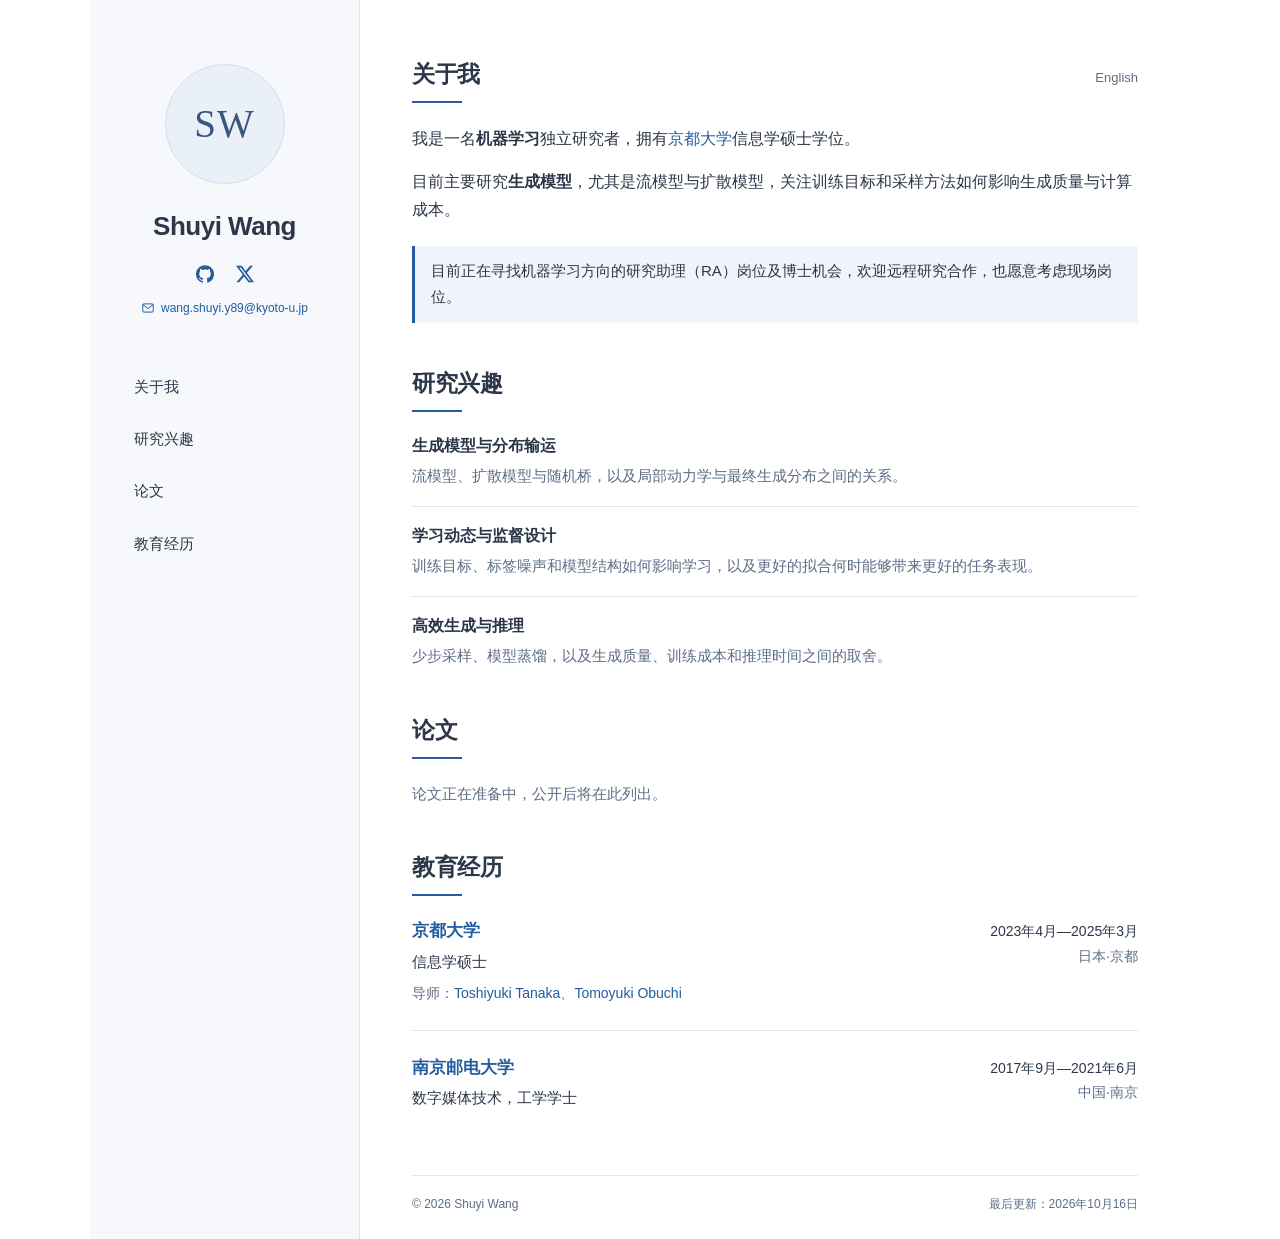
==== zh/index.html @ d986edfd "Group contact links and move language switch" ====
<!doctype html>
<html lang="zh-Hans">
<head>
  <meta charset="utf-8">
  <meta name="viewport" content="width=device-width, initial-scale=1">
  <meta name="description" content="Shuyi Wang，机器学习独立研究者。研究生成模型、学习动态与高效推理，目前关注有限步生成、分布输运和随机桥。京都大学信息学硕士。">
  <meta name="theme-color" content="#f6f8fb">
  <title>Shuyi Wang — 学术主页</title>
  <link rel="canonical" href="https://yomikoooo.github.io/zh/">
  <link rel="alternate" hreflang="en" href="https://yomikoooo.github.io/">
  <link rel="alternate" hreflang="zh-Hans" href="https://yomikoooo.github.io/zh/">
  <link rel="alternate" hreflang="x-default" href="https://yomikoooo.github.io/">
  <link rel="icon" href="../favicon.svg" type="image/svg+xml">
  <link rel="stylesheet" href="../style.css">
</head>
<body>
  <a class="skip-link" href="#main">跳至正文</a>
  <div class="layout">
    <aside class="sidebar" aria-label="个人信息与导航">
      <div class="profile">
        <div class="monogram" aria-hidden="true">SW</div>
        <h1>Shuyi Wang</h1>
        <div class="profile-links">
          <a class="social-icon" href="https://github.com/Yomikoooo" aria-label="GitHub：Yomikoooo" title="GitHub: Yomikoooo">
            <svg viewBox="0 0 24 24" aria-hidden="true" focusable="false"><path d="M12 .297a12 12 0 0 0-3.793 23.385c.6.111.82-.258.82-.577v-2.234c-3.338.726-4.043-1.416-4.043-1.416-.546-1.387-1.333-1.756-1.333-1.756-1.09-.745.083-.729.083-.729 1.205.084 1.839 1.237 1.839 1.237 1.07 1.834 2.809 1.304 3.495.997.108-.775.418-1.305.762-1.605-2.665-.305-5.467-1.334-5.467-5.931 0-1.31.469-2.381 1.236-3.221-.124-.303-.536-1.524.117-3.176 0 0 1.008-.322 3.301 1.23A11.52 11.52 0 0 1 12 6.097c1.02.005 2.047.138 3.006.404 2.291-1.552 3.297-1.23 3.297-1.23.655 1.652.243 2.873.119 3.176.77.84 1.235 1.911 1.235 3.221 0 4.609-2.807 5.624-5.48 5.921.43.372.823 1.102.823 2.222v3.293c0 .319.216.694.825.576A12 12 0 0 0 12 .297Z"/></svg>
          </a>
          <a class="social-icon" href="https://x.com/yzr990220" aria-label="X：@yzr990220" title="@yzr990220">
            <svg viewBox="0 0 24 24" aria-hidden="true" focusable="false"><path d="M18.901 1.153h3.68l-8.04 9.19L24 22.846h-7.406l-5.8-7.584-6.64 7.584H.47l8.6-9.835L0 1.154h7.594l5.243 6.932Zm-1.29 19.49h2.039L6.487 3.24H4.3Z"/></svg>
          </a>
          <a class="contact-email" href="mailto:wang.shuyi.y89@kyoto-u.jp">
            <svg viewBox="0 0 24 24" aria-hidden="true" focusable="false"><rect x="3" y="5" width="18" height="14" rx="2"/><path d="m3 6 9 7 9-7"/></svg>
            <span>wang.shuyi.y89@kyoto-u.jp</span>
          </a>
        </div>
      </div>
      <nav aria-label="主导航">
        <a href="#about">关于我</a>
        <a href="#research">研究兴趣</a>
        <a href="#publications">论文</a>
        <a href="#education">教育经历</a>
      </nav>
    </aside>

    <main id="main">
      <section id="about" aria-labelledby="about-title">
        <div class="section-header">
          <h2 id="about-title">关于我</h2>
          <a class="language-switch" href="../" lang="en" hreflang="en">English</a>
        </div>
        <p>我是一名<strong>机器学习</strong>独立研究者，拥有<a href="https://www.kyoto-u.ac.jp/en">京都大学</a>信息学硕士学位。</p>
        <p>目前主要研究<strong>生成模型</strong>，尤其是流模型与扩散模型，关注训练目标和采样方法如何影响生成质量与计算成本。</p>
        <p class="opportunities">目前正在寻找机器学习方向的研究助理（RA）岗位及博士机会，欢迎远程研究合作，也愿意考虑现场岗位。</p>
      </section>

      <section id="research" aria-labelledby="research-title">
        <h2 id="research-title">研究兴趣</h2>
        <div class="research-list">
          <article>
            <h3>生成模型与分布输运</h3>
            <p>流模型、扩散模型与随机桥，以及局部动力学与最终生成分布之间的关系。</p>
          </article>
          <article>
            <h3>学习动态与监督设计</h3>
            <p>训练目标、标签噪声和模型结构如何影响学习，以及更好的拟合何时能够带来更好的任务表现。</p>
          </article>
          <article>
            <h3>高效生成与推理</h3>
            <p>少步采样、模型蒸馏，以及生成质量、训练成本和推理时间之间的取舍。</p>
          </article>
        </div>
      </section>

      <section id="publications" aria-labelledby="publications-title">
        <h2 id="publications-title">论文</h2>
        <p class="section-note">论文正在准备中，公开后将在此列出。</p>
      </section>

      <section id="education" aria-labelledby="education-title">
        <h2 id="education-title">教育经历</h2>
        <div class="education-entry">
          <div>
            <h3><a href="https://www.kyoto-u.ac.jp/en">京都大学</a></h3>
            <p>信息学硕士</p>
            <p class="advisors">导师：<a href="https://www-adsys.sys.i.kyoto-u.ac.jp/tt/Tanaka-e.html">Toshiyuki Tanaka</a>、<a href="https://kdb.iimc.kyoto-u.ac.jp/profile/en.bc76166c8b6e3497.html">Tomoyuki Obuchi</a></p>
          </div>
          <div class="education-meta">
            <span class="dates">2023年4月—2025年3月</span>
            <span class="location">日本·京都</span>
          </div>
        </div>
        <div class="education-entry">
          <div>
            <h3><a href="https://www.njupt.edu.cn/">南京邮电大学</a></h3>
            <p>数字媒体技术，工学学士</p>
          </div>
          <div class="education-meta">
            <span class="dates">2017年9月—2021年6月</span>
            <span class="location">中国·南京</span>
          </div>
        </div>
      </section>

      <footer>
        <span>© 2026 Shuyi Wang</span>
        <span>最后更新：<time datetime="2026-10-16">2026年10月16日</time></span>
      </footer>
    </main>
  </div>
</body>
</html>
---- style.css ----
:root {
  color-scheme: light;
  --text: #2c3749;
  --muted: #5d6d85;
  --blue: #235d9f;
  --border: #dfe6ef;
  --sidebar: #f6f8fb;
}
* { box-sizing: border-box; }
html { scroll-behavior: smooth; scroll-padding-top: 28px; }
body {
  margin: 0;
  background: #fff;
  color: var(--text);
  font-family: -apple-system, BlinkMacSystemFont, "Segoe UI", Roboto, "Helvetica Neue", Arial, sans-serif;
  font-size: 16px;
  line-height: 1.75;
  -webkit-font-smoothing: antialiased;
}
a { color: var(--blue); text-underline-offset: 4px; }
a:hover { text-decoration: underline; }
a:focus-visible { outline: 2px solid var(--blue); outline-offset: 5px; border-radius: 2px; }
.skip-link {
  position: fixed; top: -80px; left: 16px; z-index: 10;
  padding: 8px 16px; background: #fff; border: 2px solid var(--blue);
}
.skip-link:focus { top: 16px; }
.layout { display: grid; grid-template-columns: 270px minmax(0, 1fr); max-width: 1100px; min-height: 100vh; margin: 0 auto; }
.sidebar { background: var(--sidebar); border-right: 1px solid var(--border); padding: 64px 32px; }
.profile { text-align: center; }
.monogram {
  display: flex; align-items: center; justify-content: center;
  width: 120px; height: 120px; margin: 0 auto 26px;
  border: 1px solid #d3ddec; border-radius: 50%;
  background: #eaf0f8; color: #3b557b;
  font-family: Georgia, "Times New Roman", serif; font-size: 39px; letter-spacing: 1px;
}
h1 { margin: 0 0 9px; font-size: 26px; line-height: 1.3; letter-spacing: -.5px; }
.profile-links { display: flex; align-items: center; justify-content: center; flex-wrap: wrap; gap: 8px; margin-top: 14px; font-size: 14px; }
.profile-links a { text-decoration: none; }
.profile-links a:hover { text-decoration: underline; }
.profile-links .social-icon { display: inline-flex; align-items: center; justify-content: center; width: 32px; height: 32px; border-radius: 50%; }
.profile-links .social-icon:hover { background: #eaf0f8; }
.social-icon svg { width: 18px; height: 18px; fill: currentColor; }
.profile-links .contact-email { display: flex; align-items: center; justify-content: center; gap: 6px; flex-basis: 100%; min-width: 0; font-size: 12px; }
.contact-email svg { flex-shrink: 0; width: 14px; height: 14px; fill: none; stroke: currentColor; stroke-width: 1.7; }
.contact-email span { min-width: 0; overflow-wrap: anywhere; }
nav { display: flex; flex-direction: column; gap: 8px; margin-top: 46px; }
nav a { display: block; padding: 9px 12px; color: var(--text); font-size: 15px; text-decoration: none; border-radius: 5px; }
nav a:hover { background: #eaf0f8; color: var(--blue); text-decoration: none; }
main { min-width: 0; padding: 58px 52px 24px; }
.section-header { display: flex; align-items: baseline; justify-content: space-between; gap: 16px; }
.language-switch { flex-shrink: 0; font-size: 13px; color: var(--muted); }
section + section { margin-top: 44px; }
h2 { margin: 0 0 22px; font-size: 23px; line-height: 1.4; letter-spacing: -.35px; }
h2::after { content: ""; display: block; width: 50px; height: 2px; margin-top: 11px; background: var(--blue); }
p { margin: 0 0 15px; }
strong { font-weight: 600; }
.opportunities { margin-top: 22px; padding: 12px 16px; border-left: 3px solid var(--blue); background: #f0f5fb; font-size: 15px; }
main a { text-decoration: none; }
h3 { margin: 0 0 5px; font-size: 16px; font-weight: 600; line-height: 1.5; }
.research-list article { padding: 17px 0; border-bottom: 1px solid var(--border); }
.research-list article:first-child { padding-top: 0; }
.research-list article:last-child { padding-bottom: 0; border-bottom: 0; }
.research-list p { margin: 0; font-size: 15px; color: var(--muted); }
.section-note { font-size: 15px; color: var(--muted); }
.education-entry { display: flex; justify-content: space-between; align-items: baseline; gap: 18px; }
.education-entry + .education-entry { margin-top: 24px; padding-top: 24px; border-top: 1px solid var(--border); }
.education-entry h3 { font-size: 17px; }
.education-entry p { margin: 0; font-size: 15px; }
.education-entry .advisors { margin-top: 6px; font-size: 14px; color: var(--muted); }
.education-meta { display: flex; flex-direction: column; flex-shrink: 0; text-align: right; }
.dates { font-size: 14px; }
.location { flex-shrink: 0; color: var(--muted); font-size: 14px; }
footer { display: flex; flex-wrap: wrap; justify-content: space-between; gap: 8px 24px; margin-top: 64px; padding-top: 18px; border-top: 1px solid var(--border); font-size: 12px; color: var(--muted); }
@media (max-width: 800px) {
  .layout { grid-template-columns: 220px minmax(0, 1fr); }
  .sidebar { padding: 48px 20px; }
  main { padding: 46px 30px 24px; }
  h1 { font-size: 24px; }
  .education-entry { flex-direction: column; gap: 5px; }
  .education-meta { text-align: left; }
}
@media (max-width: 600px) {
  html { scroll-padding-top: 16px; }
  .layout { display: block; }
  .sidebar { padding: 32px 24px 19px; border-right: 0; border-bottom: 1px solid var(--border); }
  .monogram { width: 76px; height: 76px; margin-bottom: 15px; font-size: 28px; }
  h1 { font-size: 25px; }
  nav { flex-direction: row; flex-wrap: wrap; justify-content: center; gap: 8px; margin-top: 21px; }
  nav a { padding: 7px 12px; font-size: 14px; }
  main { padding: 32px 24px 20px; }
  h2 { font-size: 22px; }
  section + section { margin-top: 36px; }
  footer { margin-top: 44px; }
}
@media (prefers-reduced-motion: reduce) {
  html { scroll-behavior: auto; }
}
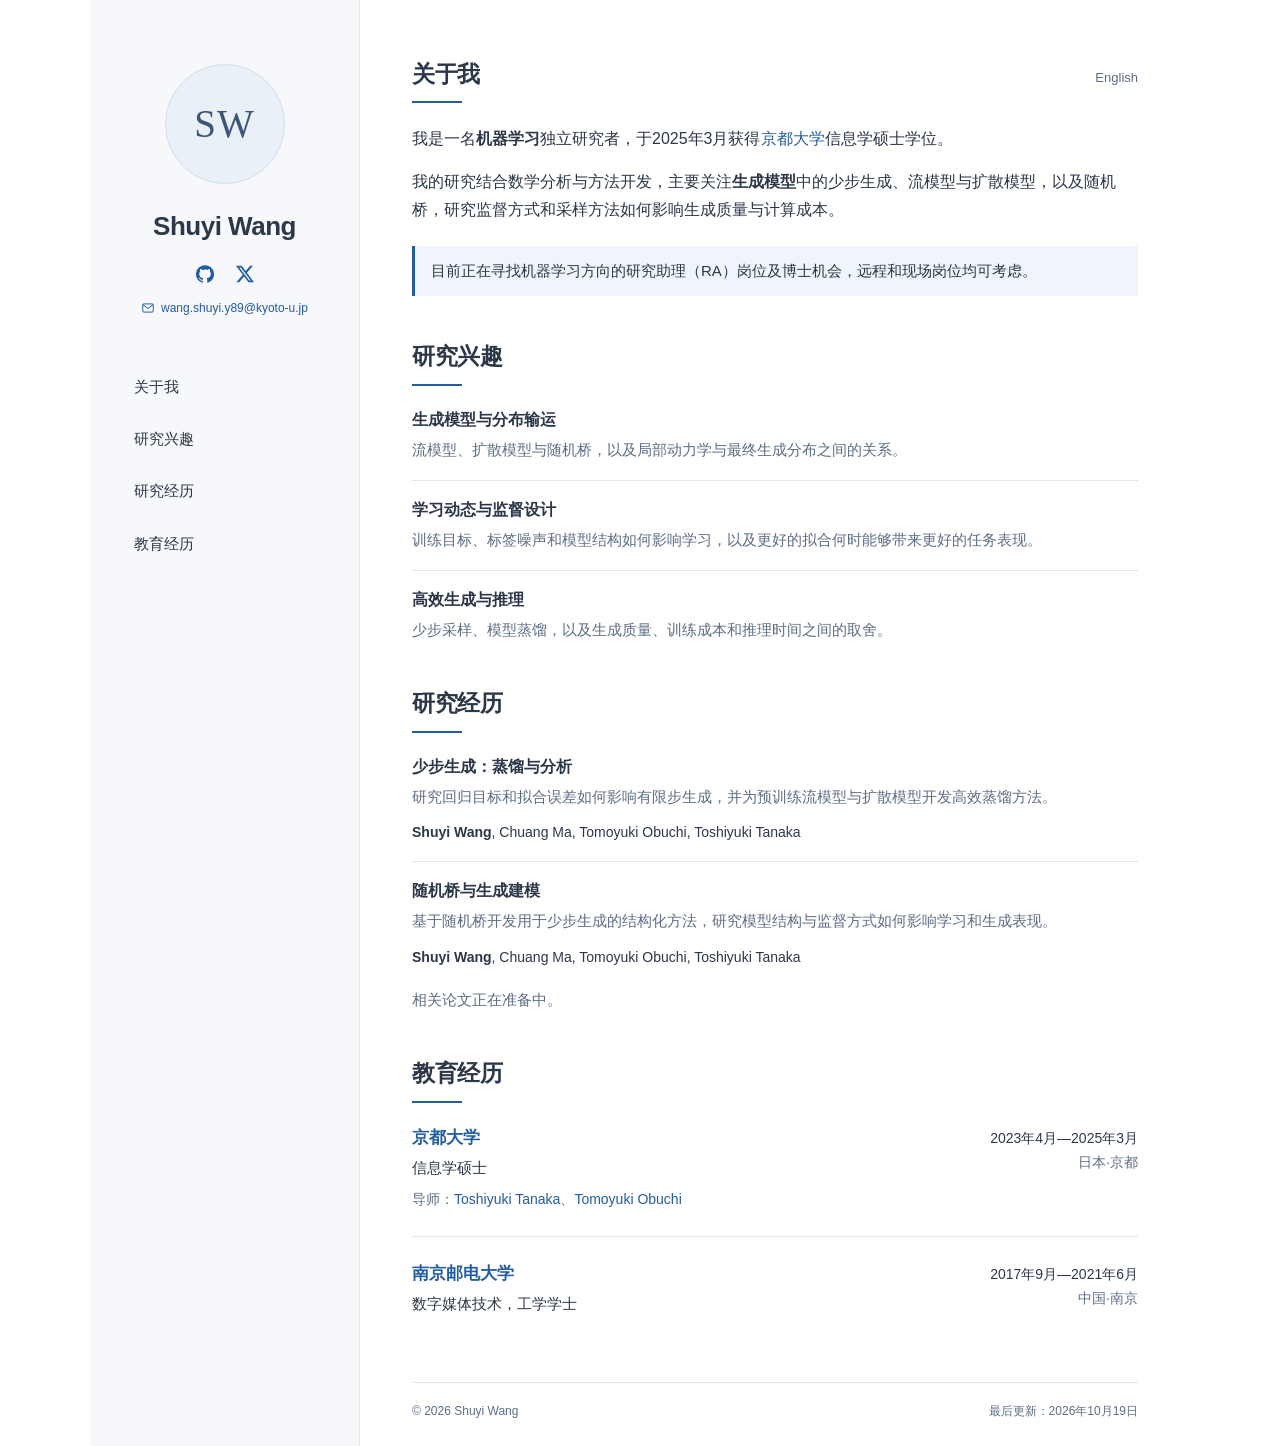
==== commit c3e992c8: "Update research experience and public homepage content" ====
--- a/zh/index.html
+++ b/zh/index.html
@@ -3,7 +3,7 @@
 <head>
   <meta charset="utf-8">
   <meta name="viewport" content="width=device-width, initial-scale=1">
-  <meta name="description" content="Shuyi Wang，机器学习独立研究者。研究生成模型、学习动态与高效推理，目前关注有限步生成、分布输运和随机桥。京都大学信息学硕士。">
+  <meta name="description" content="Shuyi Wang，机器学习独立研究者，京都大学信息学硕士。结合数学分析与方法开发，研究生成模型、少步生成、模型蒸馏与随机桥。">
   <meta name="theme-color" content="#f6f8fb">
   <title>Shuyi Wang — 学术主页</title>
   <link rel="canonical" href="https://yomikoooo.github.io/zh/">
@@ -36,7 +36,7 @@
       <nav aria-label="主导航">
         <a href="#about">关于我</a>
         <a href="#research">研究兴趣</a>
-        <a href="#publications">论文</a>
+        <a href="#experience">研究经历</a>
         <a href="#education">教育经历</a>
       </nav>
     </aside>
@@ -47,9 +47,9 @@
           <h2 id="about-title">关于我</h2>
           <a class="language-switch" href="../" lang="en" hreflang="en">English</a>
         </div>
-        <p>我是一名<strong>机器学习</strong>独立研究者，拥有<a href="https://www.kyoto-u.ac.jp/en">京都大学</a>信息学硕士学位。</p>
-        <p>目前主要研究<strong>生成模型</strong>，尤其是流模型与扩散模型，关注训练目标和采样方法如何影响生成质量与计算成本。</p>
-        <p class="opportunities">目前正在寻找机器学习方向的研究助理（RA）岗位及博士机会，欢迎远程研究合作，也愿意考虑现场岗位。</p>
+        <p>我是一名<strong>机器学习</strong>独立研究者，于2025年3月获得<a href="https://www.kyoto-u.ac.jp/en">京都大学</a>信息学硕士学位。</p>
+        <p>我的研究结合数学分析与方法开发，主要关注<strong>生成模型</strong>中的少步生成、流模型与扩散模型，以及随机桥，研究监督方式和采样方法如何影响生成质量与计算成本。</p>
+        <p class="opportunities">目前正在寻找机器学习方向的研究助理（RA）岗位及博士机会，远程和现场岗位均可考虑。</p>
       </section>
 
       <section id="research" aria-labelledby="research-title">
@@ -70,9 +70,21 @@
         </div>
       </section>
 
-      <section id="publications" aria-labelledby="publications-title">
-        <h2 id="publications-title">论文</h2>
-        <p class="section-note">论文正在准备中，公开后将在此列出。</p>
+      <section id="experience" aria-labelledby="experience-title">
+        <h2 id="experience-title">研究经历</h2>
+        <div class="research-list">
+          <article>
+            <h3>少步生成：蒸馏与分析</h3>
+            <p>研究回归目标和拟合误差如何影响有限步生成，并为预训练流模型与扩散模型开发高效蒸馏方法。</p>
+            <p class="project-meta"><strong>Shuyi Wang</strong>, Chuang Ma, Tomoyuki Obuchi, Toshiyuki Tanaka</p>
+          </article>
+          <article>
+            <h3>随机桥与生成建模</h3>
+            <p>基于随机桥开发用于少步生成的结构化方法，研究模型结构与监督方式如何影响学习和生成表现。</p>
+            <p class="project-meta"><strong>Shuyi Wang</strong>, Chuang Ma, Tomoyuki Obuchi, Toshiyuki Tanaka</p>
+          </article>
+        </div>
+        <p class="section-note">相关论文正在准备中。</p>
       </section>
 
       <section id="education" aria-labelledby="education-title">
@@ -102,7 +114,7 @@
 
       <footer>
         <span>© 2026 Shuyi Wang</span>
-        <span>最后更新：<time datetime="2026-10-16">2026年10月16日</time></span>
+        <span>最后更新：<time datetime="2026-10-19">2026年10月19日</time></span>
       </footer>
     </main>
   </div>
--- a/style.css
+++ b/style.css
@@ -63,6 +63,8 @@
 .research-list article:first-child { padding-top: 0; }
 .research-list article:last-child { padding-bottom: 0; border-bottom: 0; }
 .research-list p { margin: 0; font-size: 15px; color: var(--muted); }
+.research-list .project-meta { margin-top: 10px; font-size: 14px; color: var(--text); }
+.research-list + .section-note { margin-top: 18px; }
 .section-note { font-size: 15px; color: var(--muted); }
 .education-entry { display: flex; justify-content: space-between; align-items: baseline; gap: 18px; }
 .education-entry + .education-entry { margin-top: 24px; padding-top: 24px; border-top: 1px solid var(--border); }
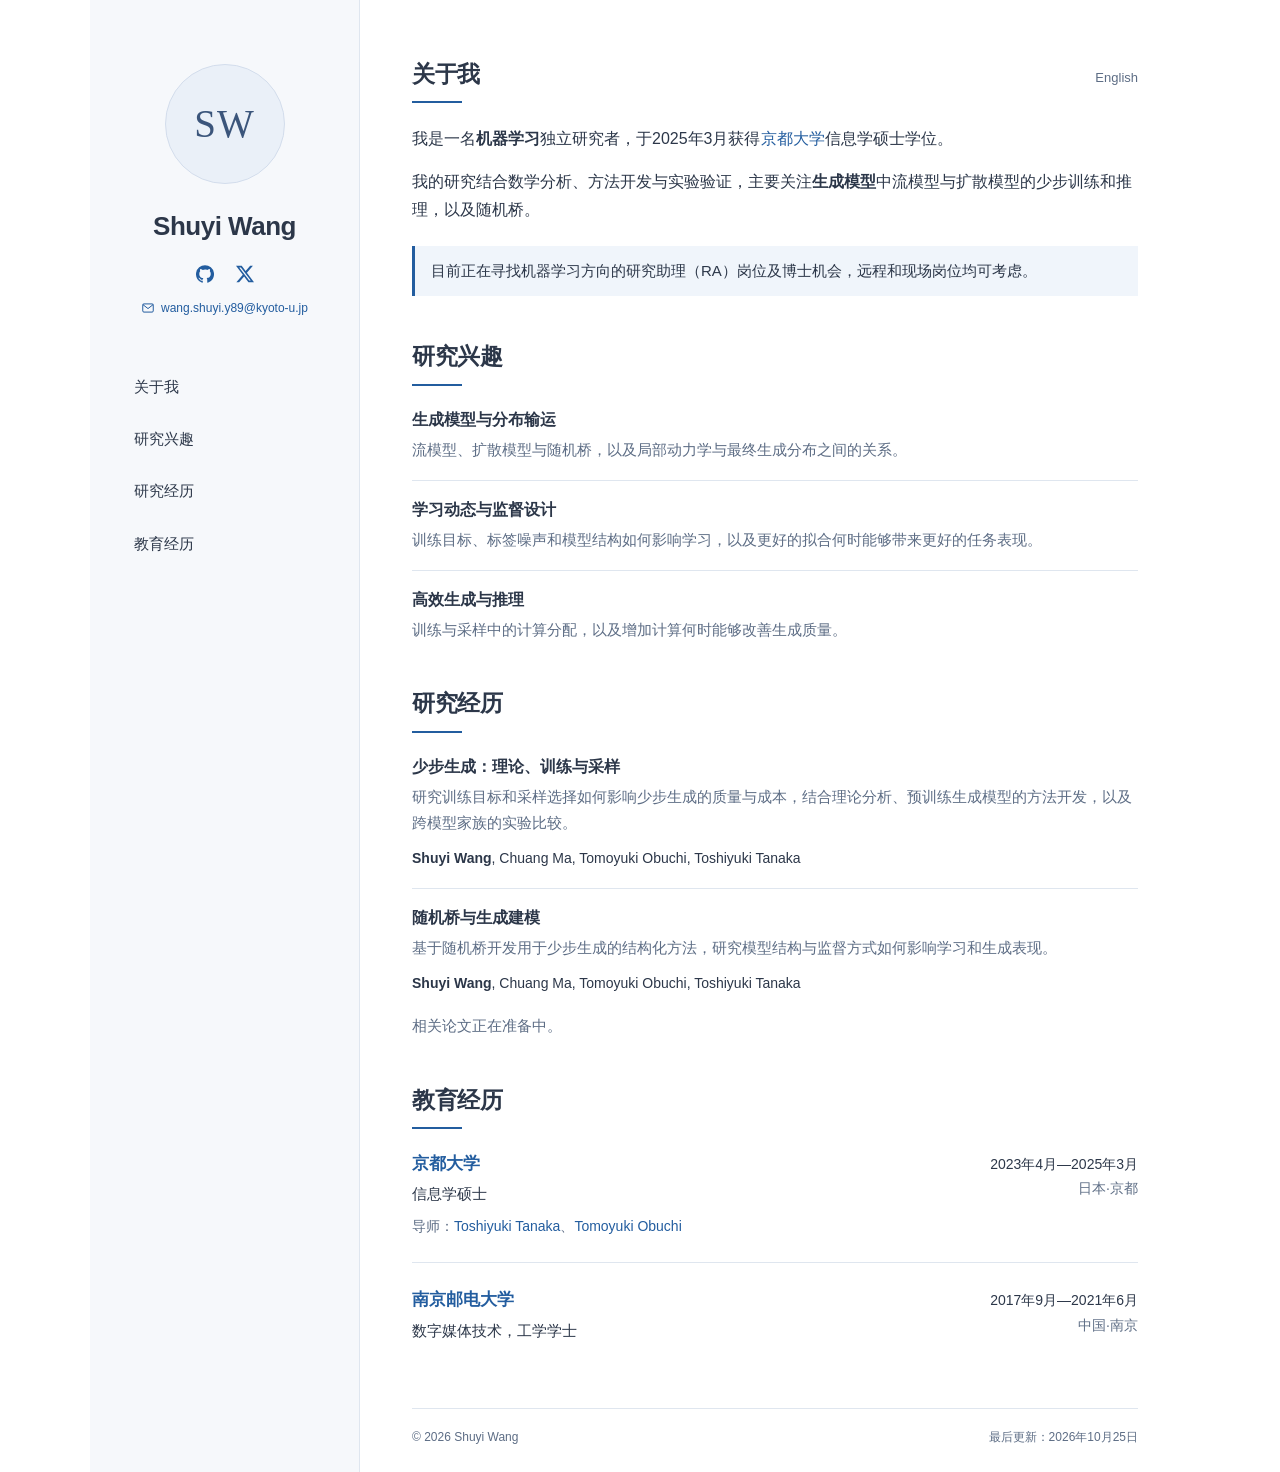
==== commit 49a4e009: "Update research overview for training and sampling" ====
--- a/zh/index.html
+++ b/zh/index.html
@@ -3,7 +3,7 @@
 <head>
   <meta charset="utf-8">
   <meta name="viewport" content="width=device-width, initial-scale=1">
-  <meta name="description" content="Shuyi Wang，机器学习独立研究者，京都大学信息学硕士。结合数学分析与方法开发，研究生成模型、少步生成、模型蒸馏与随机桥。">
+  <meta name="description" content="Shuyi Wang，机器学习独立研究者，京都大学信息学硕士。研究生成模型、高效训练与推理，以及随机桥。">
   <meta name="theme-color" content="#f6f8fb">
   <title>Shuyi Wang — 学术主页</title>
   <link rel="canonical" href="https://yomikoooo.github.io/zh/">
@@ -48,7 +48,7 @@
           <a class="language-switch" href="../" lang="en" hreflang="en">English</a>
         </div>
         <p>我是一名<strong>机器学习</strong>独立研究者，于2025年3月获得<a href="https://www.kyoto-u.ac.jp/en">京都大学</a>信息学硕士学位。</p>
-        <p>我的研究结合数学分析与方法开发，主要关注<strong>生成模型</strong>中的少步生成、流模型与扩散模型，以及随机桥，研究监督方式和采样方法如何影响生成质量与计算成本。</p>
+        <p>我的研究结合数学分析、方法开发与实验验证，主要关注<strong>生成模型</strong>中流模型与扩散模型的少步训练和推理，以及随机桥。</p>
         <p class="opportunities">目前正在寻找机器学习方向的研究助理（RA）岗位及博士机会，远程和现场岗位均可考虑。</p>
       </section>
 
@@ -65,7 +65,7 @@
           </article>
           <article>
             <h3>高效生成与推理</h3>
-            <p>少步采样、模型蒸馏，以及生成质量、训练成本和推理时间之间的取舍。</p>
+            <p>训练与采样中的计算分配，以及增加计算何时能够改善生成质量。</p>
           </article>
         </div>
       </section>
@@ -74,8 +74,8 @@
         <h2 id="experience-title">研究经历</h2>
         <div class="research-list">
           <article>
-            <h3>少步生成：蒸馏与分析</h3>
-            <p>研究回归目标和拟合误差如何影响有限步生成，并为预训练流模型与扩散模型开发高效蒸馏方法。</p>
+            <h3>少步生成：理论、训练与采样</h3>
+            <p>研究训练目标和采样选择如何影响少步生成的质量与成本，结合理论分析、预训练生成模型的方法开发，以及跨模型家族的实验比较。</p>
             <p class="project-meta"><strong>Shuyi Wang</strong>, Chuang Ma, Tomoyuki Obuchi, Toshiyuki Tanaka</p>
           </article>
           <article>
@@ -114,7 +114,7 @@
 
       <footer>
         <span>© 2026 Shuyi Wang</span>
-        <span>最后更新：<time datetime="2026-10-19">2026年10月19日</time></span>
+        <span>最后更新：<time datetime="2026-10-25">2026年10月25日</time></span>
       </footer>
     </main>
   </div>
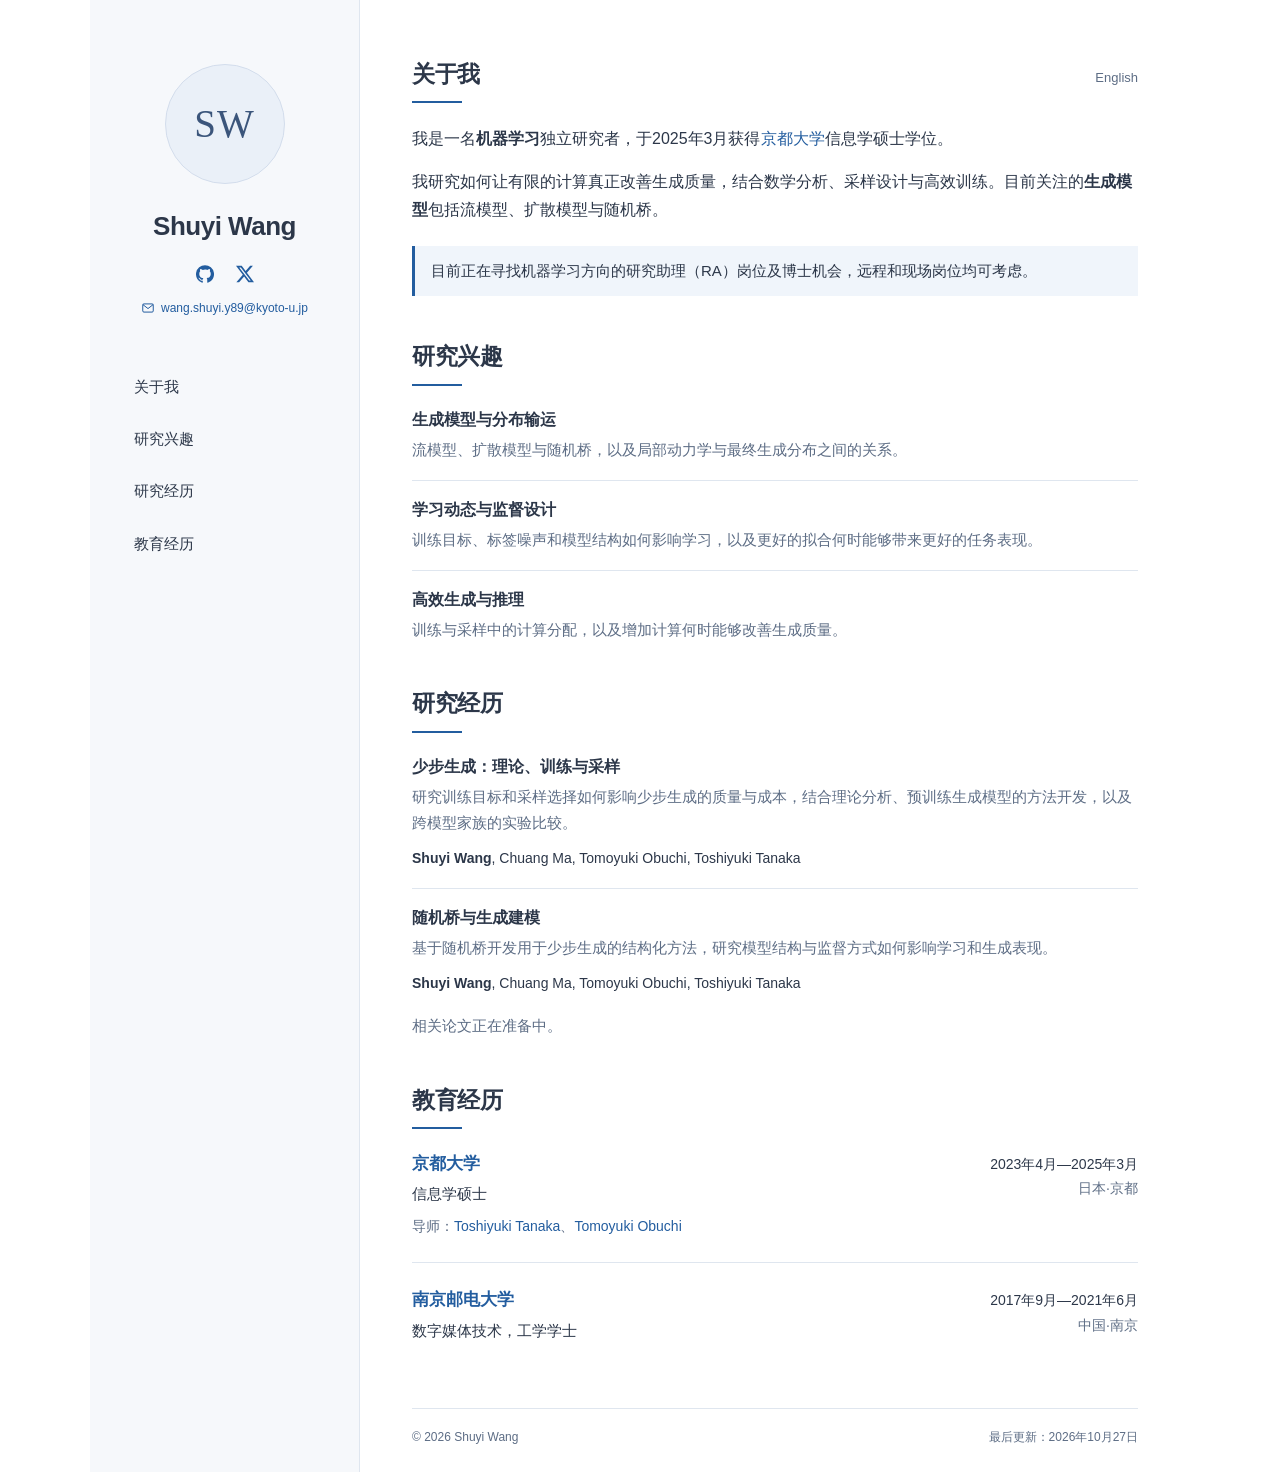
==== commit e4a873e8: "Refine research focus on generation quality and computation" ====
--- a/zh/index.html
+++ b/zh/index.html
@@ -48,7 +48,7 @@
           <a class="language-switch" href="../" lang="en" hreflang="en">English</a>
         </div>
         <p>我是一名<strong>机器学习</strong>独立研究者，于2025年3月获得<a href="https://www.kyoto-u.ac.jp/en">京都大学</a>信息学硕士学位。</p>
-        <p>我的研究结合数学分析、方法开发与实验验证，主要关注<strong>生成模型</strong>中流模型与扩散模型的少步训练和推理，以及随机桥。</p>
+        <p>我研究如何让有限的计算真正改善生成质量，结合数学分析、采样设计与高效训练。目前关注的<strong>生成模型</strong>包括流模型、扩散模型与随机桥。</p>
         <p class="opportunities">目前正在寻找机器学习方向的研究助理（RA）岗位及博士机会，远程和现场岗位均可考虑。</p>
       </section>
 
@@ -114,7 +114,7 @@
 
       <footer>
         <span>© 2026 Shuyi Wang</span>
-        <span>最后更新：<time datetime="2026-10-25">2026年10月25日</time></span>
+        <span>最后更新：<time datetime="2026-10-27">2026年10月27日</time></span>
       </footer>
     </main>
   </div>
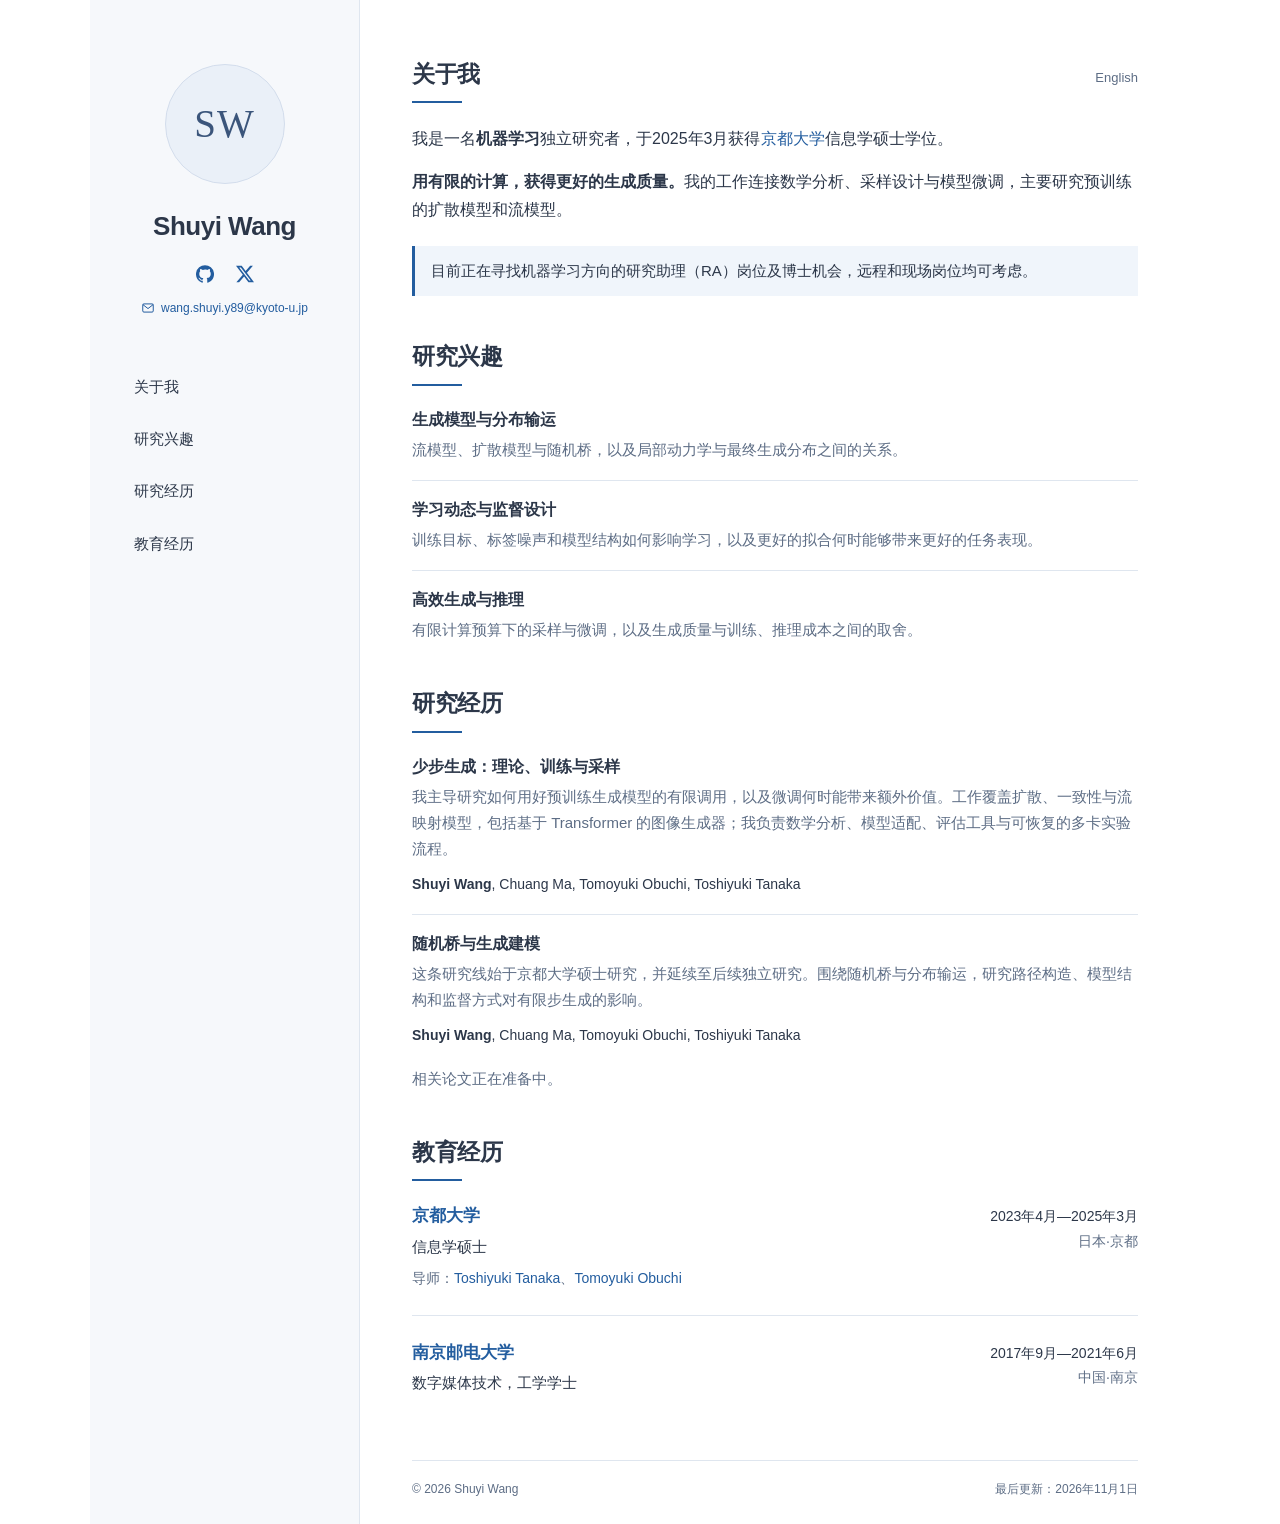
==== commit a194dcb7: "Update bilingual research overview and experience" ====
--- a/zh/index.html
+++ b/zh/index.html
@@ -3,7 +3,7 @@
 <head>
   <meta charset="utf-8">
   <meta name="viewport" content="width=device-width, initial-scale=1">
-  <meta name="description" content="Shuyi Wang，机器学习独立研究者，京都大学信息学硕士。研究生成模型、高效训练与推理，以及随机桥。">
+  <meta name="description" content="Shuyi Wang，机器学习独立研究者，京都大学信息学硕士。结合数学分析、采样设计与模型微调，研究有限计算下的生成质量。">
   <meta name="theme-color" content="#f6f8fb">
   <title>Shuyi Wang — 学术主页</title>
   <link rel="canonical" href="https://yomikoooo.github.io/zh/">
@@ -48,7 +48,7 @@
           <a class="language-switch" href="../" lang="en" hreflang="en">English</a>
         </div>
         <p>我是一名<strong>机器学习</strong>独立研究者，于2025年3月获得<a href="https://www.kyoto-u.ac.jp/en">京都大学</a>信息学硕士学位。</p>
-        <p>我研究如何让有限的计算真正改善生成质量，结合数学分析、采样设计与高效训练。目前关注的<strong>生成模型</strong>包括流模型、扩散模型与随机桥。</p>
+        <p><strong>用有限的计算，获得更好的生成质量。</strong>我的工作连接数学分析、采样设计与模型微调，主要研究预训练的扩散模型和流模型。</p>
         <p class="opportunities">目前正在寻找机器学习方向的研究助理（RA）岗位及博士机会，远程和现场岗位均可考虑。</p>
       </section>
 
@@ -65,7 +65,7 @@
           </article>
           <article>
             <h3>高效生成与推理</h3>
-            <p>训练与采样中的计算分配，以及增加计算何时能够改善生成质量。</p>
+            <p>有限计算预算下的采样与微调，以及生成质量与训练、推理成本之间的取舍。</p>
           </article>
         </div>
       </section>
@@ -75,12 +75,12 @@
         <div class="research-list">
           <article>
             <h3>少步生成：理论、训练与采样</h3>
-            <p>研究训练目标和采样选择如何影响少步生成的质量与成本，结合理论分析、预训练生成模型的方法开发，以及跨模型家族的实验比较。</p>
+            <p>我主导研究如何用好预训练生成模型的有限调用，以及微调何时能带来额外价值。工作覆盖扩散、一致性与流映射模型，包括基于 Transformer 的图像生成器；我负责数学分析、模型适配、评估工具与可恢复的多卡实验流程。</p>
             <p class="project-meta"><strong>Shuyi Wang</strong>, Chuang Ma, Tomoyuki Obuchi, Toshiyuki Tanaka</p>
           </article>
           <article>
             <h3>随机桥与生成建模</h3>
-            <p>基于随机桥开发用于少步生成的结构化方法，研究模型结构与监督方式如何影响学习和生成表现。</p>
+            <p>这条研究线始于京都大学硕士研究，并延续至后续独立研究。围绕随机桥与分布输运，研究路径构造、模型结构和监督方式对有限步生成的影响。</p>
             <p class="project-meta"><strong>Shuyi Wang</strong>, Chuang Ma, Tomoyuki Obuchi, Toshiyuki Tanaka</p>
           </article>
         </div>
@@ -114,7 +114,7 @@
 
       <footer>
         <span>© 2026 Shuyi Wang</span>
-        <span>最后更新：<time datetime="2026-10-27">2026年10月27日</time></span>
+        <span>最后更新：<time datetime="2026-11-01">2026年11月1日</time></span>
       </footer>
     </main>
   </div>
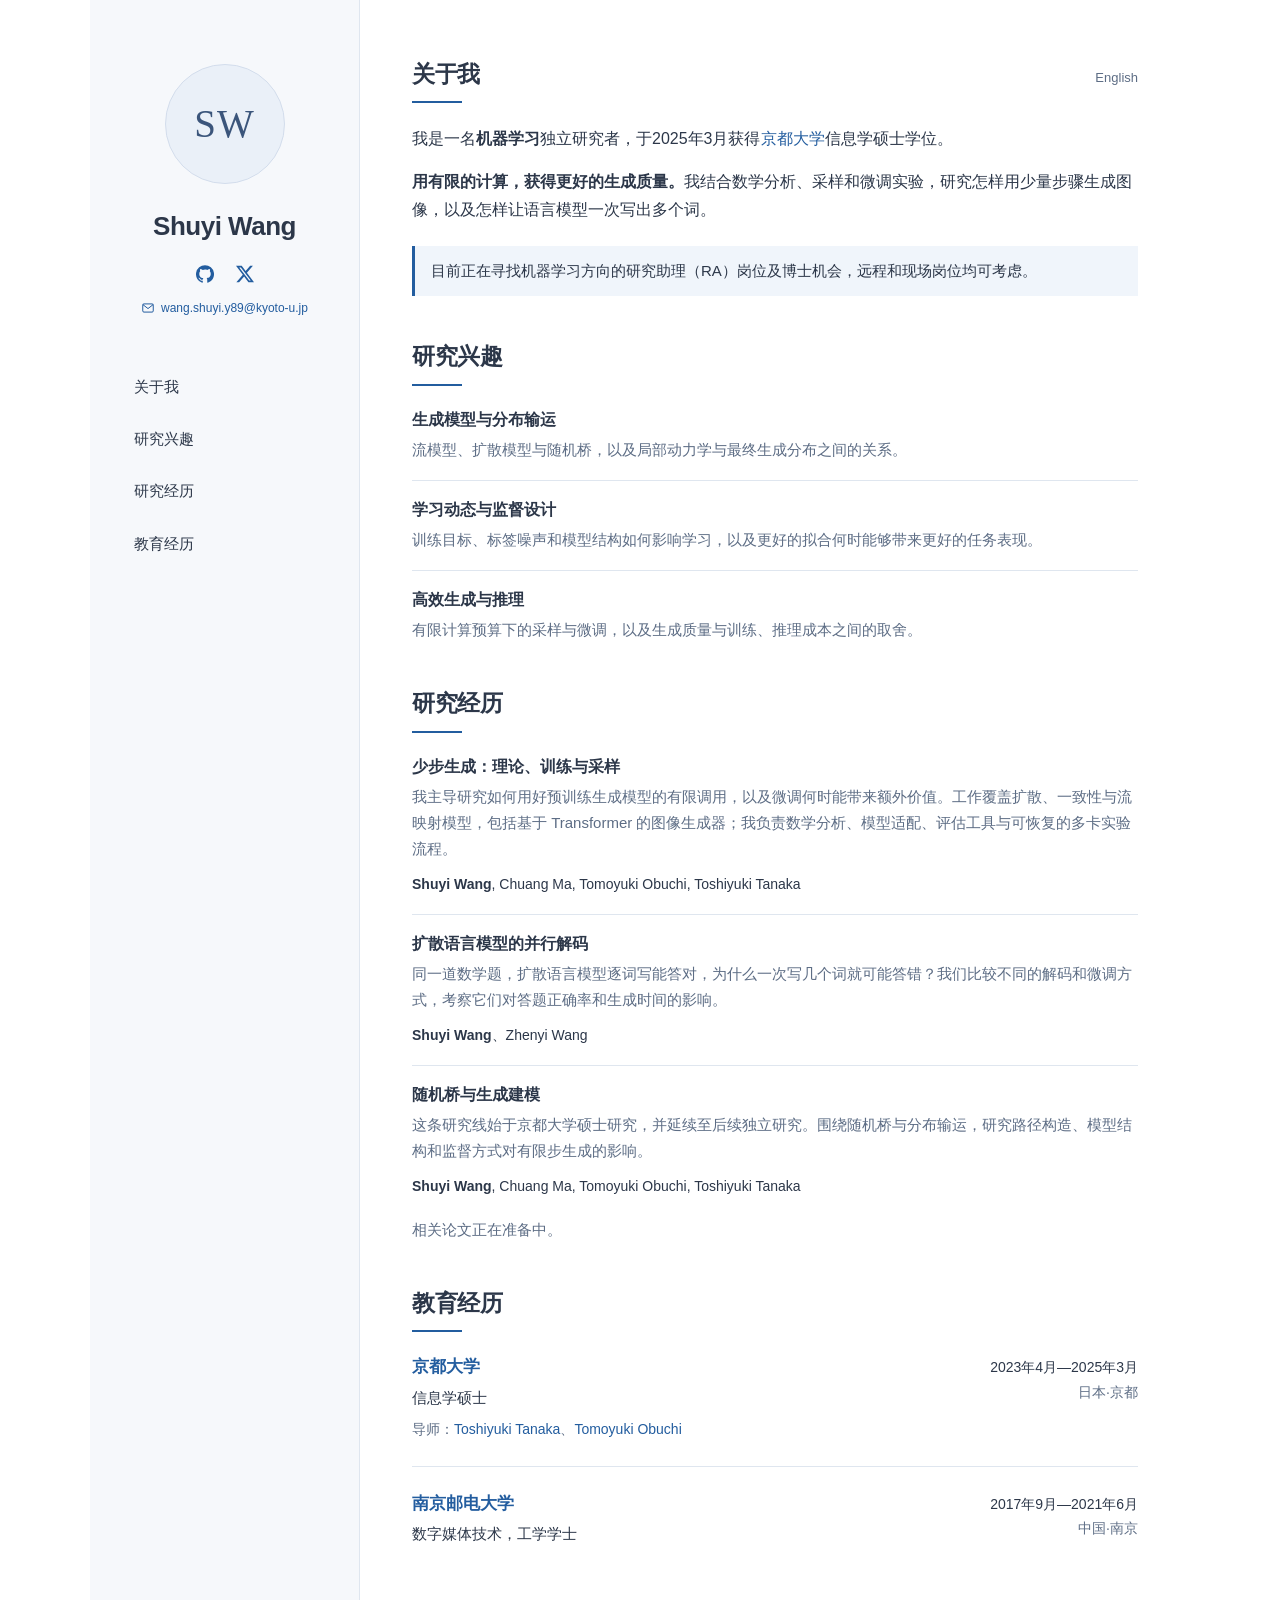
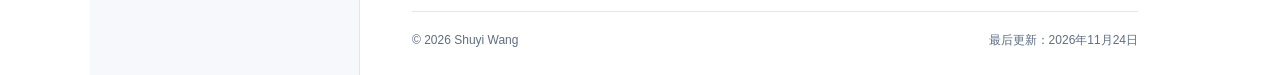
==== commit 01e6d9ba: "Add joint research on parallel decoding to the academic homepage" ====
--- a/zh/index.html
+++ b/zh/index.html
@@ -3,7 +3,7 @@
 <head>
   <meta charset="utf-8">
   <meta name="viewport" content="width=device-width, initial-scale=1">
-  <meta name="description" content="Shuyi Wang，机器学习独立研究者，京都大学信息学硕士。结合数学分析、采样设计与模型微调，研究有限计算下的生成质量。">
+  <meta name="description" content="Shuyi Wang，机器学习独立研究者，京都大学信息学硕士。研究少步图像生成与扩散语言模型的并行解码。">
   <meta name="theme-color" content="#f6f8fb">
   <title>Shuyi Wang — 学术主页</title>
   <link rel="canonical" href="https://yomikoooo.github.io/zh/">
@@ -48,7 +48,7 @@
           <a class="language-switch" href="../" lang="en" hreflang="en">English</a>
         </div>
         <p>我是一名<strong>机器学习</strong>独立研究者，于2025年3月获得<a href="https://www.kyoto-u.ac.jp/en">京都大学</a>信息学硕士学位。</p>
-        <p><strong>用有限的计算，获得更好的生成质量。</strong>我的工作连接数学分析、采样设计与模型微调，主要研究预训练的扩散模型和流模型。</p>
+        <p><strong>用有限的计算，获得更好的生成质量。</strong>我结合数学分析、采样和微调实验，研究怎样用少量步骤生成图像，以及怎样让语言模型一次写出多个词。</p>
         <p class="opportunities">目前正在寻找机器学习方向的研究助理（RA）岗位及博士机会，远程和现场岗位均可考虑。</p>
       </section>
 
@@ -77,6 +77,11 @@
             <h3>少步生成：理论、训练与采样</h3>
             <p>我主导研究如何用好预训练生成模型的有限调用，以及微调何时能带来额外价值。工作覆盖扩散、一致性与流映射模型，包括基于 Transformer 的图像生成器；我负责数学分析、模型适配、评估工具与可恢复的多卡实验流程。</p>
             <p class="project-meta"><strong>Shuyi Wang</strong>, Chuang Ma, Tomoyuki Obuchi, Toshiyuki Tanaka</p>
+          </article>
+          <article>
+            <h3>扩散语言模型的并行解码</h3>
+            <p>同一道数学题，扩散语言模型逐词写能答对，为什么一次写几个词就可能答错？我们比较不同的解码和微调方式，考察它们对答题正确率和生成时间的影响。</p>
+            <p class="project-meta"><strong>Shuyi Wang</strong>、Zhenyi Wang</p>
           </article>
           <article>
             <h3>随机桥与生成建模</h3>
@@ -114,7 +119,7 @@
 
       <footer>
         <span>© 2026 Shuyi Wang</span>
-        <span>最后更新：<time datetime="2026-11-01">2026年11月1日</time></span>
+        <span>最后更新：<time datetime="2026-11-24">2026年11月24日</time></span>
       </footer>
     </main>
   </div>
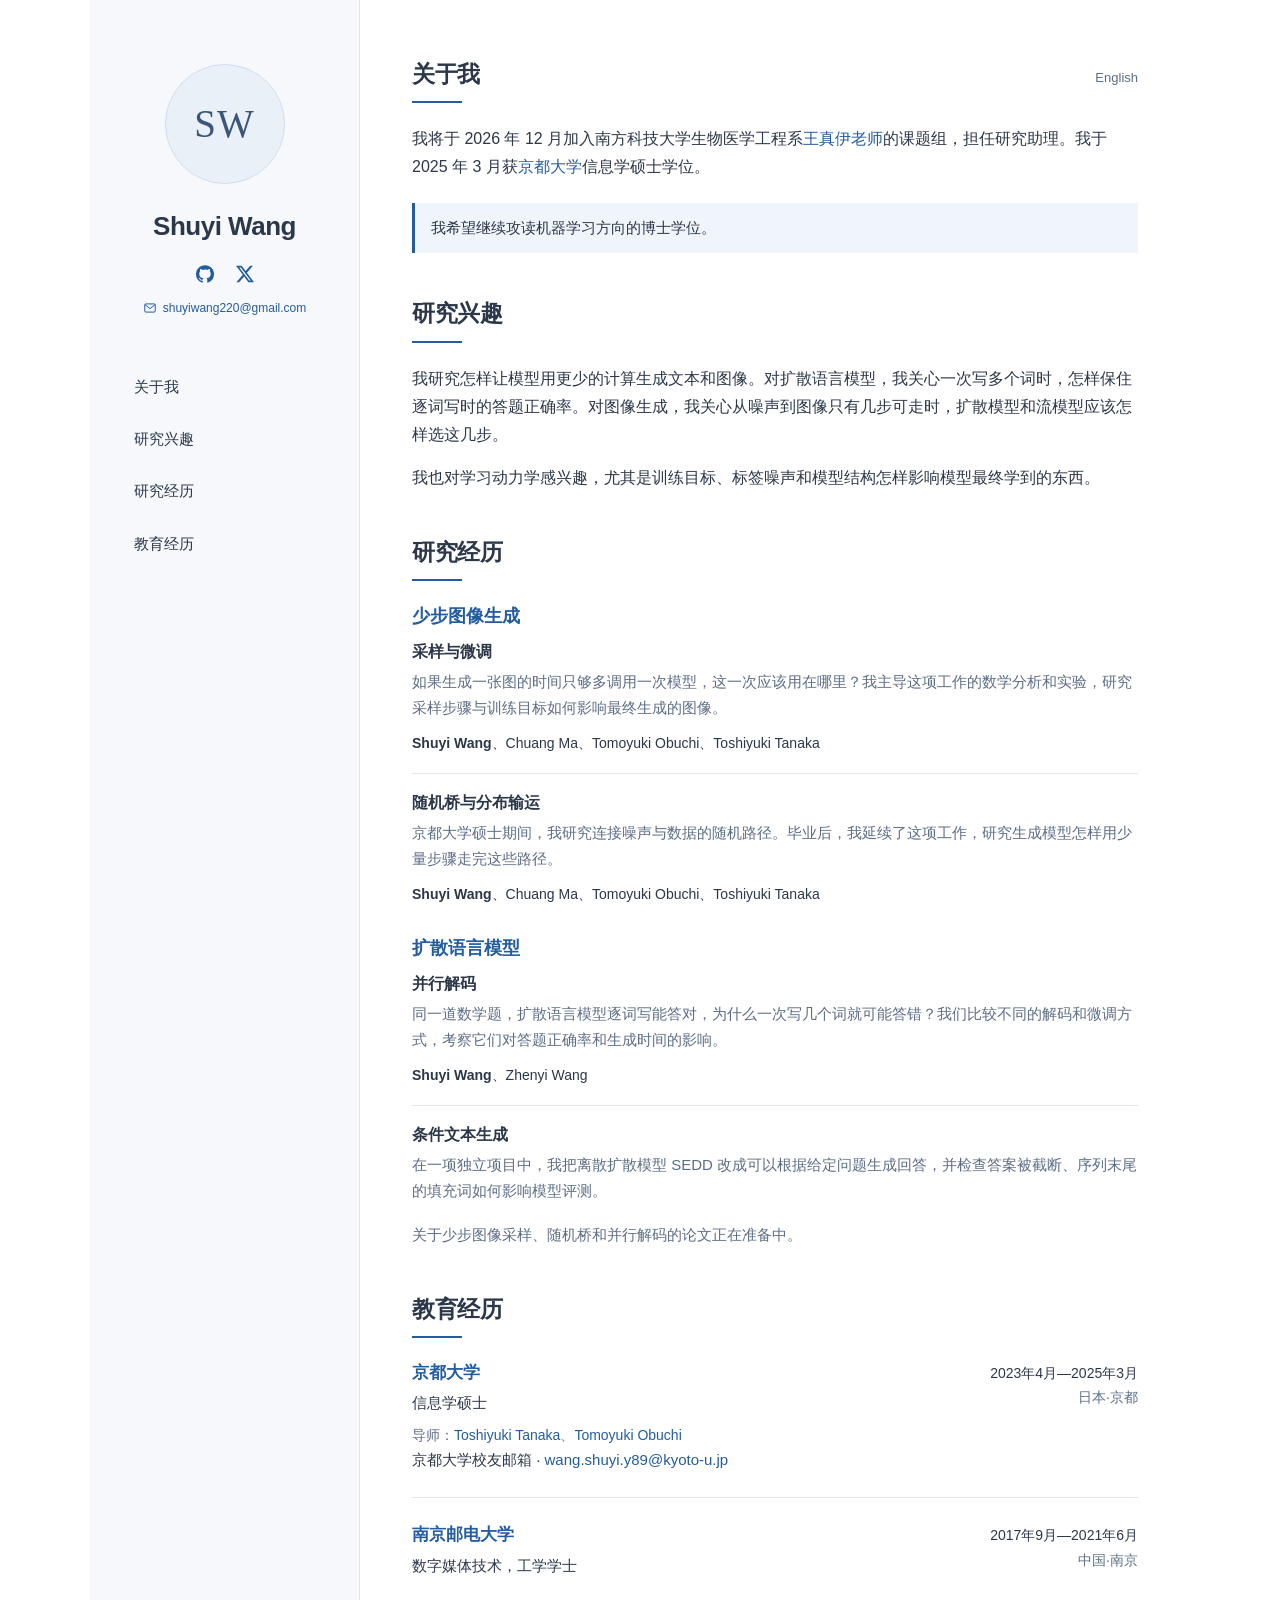
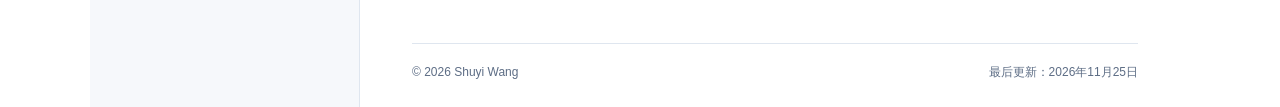
==== commit aece5540: "Add incoming SUSTech appointment and organize research by field" ====
--- a/zh/index.html
+++ b/zh/index.html
@@ -3,7 +3,7 @@
 <head>
   <meta charset="utf-8">
   <meta name="viewport" content="width=device-width, initial-scale=1">
-  <meta name="description" content="Shuyi Wang，机器学习独立研究者，京都大学信息学硕士。研究少步图像生成与扩散语言模型的并行解码。">
+  <meta name="description" content="Shuyi Wang 研究扩散语言模型、并行解码与少步图像生成，将于 2026 年 12 月加入南方科技大学担任研究助理。">
   <meta name="theme-color" content="#f6f8fb">
   <title>Shuyi Wang — 学术主页</title>
   <link rel="canonical" href="https://yomikoooo.github.io/zh/">
@@ -27,9 +27,9 @@
           <a class="social-icon" href="https://x.com/yzr990220" aria-label="X：@yzr990220" title="@yzr990220">
             <svg viewBox="0 0 24 24" aria-hidden="true" focusable="false"><path d="M18.901 1.153h3.68l-8.04 9.19L24 22.846h-7.406l-5.8-7.584-6.64 7.584H.47l8.6-9.835L0 1.154h7.594l5.243 6.932Zm-1.29 19.49h2.039L6.487 3.24H4.3Z"/></svg>
           </a>
-          <a class="contact-email" href="mailto:wang.shuyi.y89@kyoto-u.jp">
+          <a class="contact-email" href="mailto:shuyiwang220@gmail.com">
             <svg viewBox="0 0 24 24" aria-hidden="true" focusable="false"><rect x="3" y="5" width="18" height="14" rx="2"/><path d="m3 6 9 7 9-7"/></svg>
-            <span>wang.shuyi.y89@kyoto-u.jp</span>
+            <span>shuyiwang220@gmail.com</span>
           </a>
         </div>
       </div>
@@ -47,49 +47,48 @@
           <h2 id="about-title">关于我</h2>
           <a class="language-switch" href="../" lang="en" hreflang="en">English</a>
         </div>
-        <p>我是一名<strong>机器学习</strong>独立研究者，于2025年3月获得<a href="https://www.kyoto-u.ac.jp/en">京都大学</a>信息学硕士学位。</p>
-        <p><strong>用有限的计算，获得更好的生成质量。</strong>我结合数学分析、采样和微调实验，研究怎样用少量步骤生成图像，以及怎样让语言模型一次写出多个词。</p>
-        <p class="opportunities">目前正在寻找机器学习方向的研究助理（RA）岗位及博士机会，远程和现场岗位均可考虑。</p>
+        <p>我将于 2026 年 12 月加入南方科技大学生物医学工程系<a href="https://www.sustech.edu.cn/zh/faculties/wangzhenyi.html">王真伊老师</a>的课题组，担任研究助理。我于 2025 年 3 月获<a href="https://www.kyoto-u.ac.jp/en">京都大学</a>信息学硕士学位。</p>
+        <p class="opportunities">我希望继续攻读机器学习方向的博士学位。</p>
       </section>
 
       <section id="research" aria-labelledby="research-title">
         <h2 id="research-title">研究兴趣</h2>
-        <div class="research-list">
-          <article>
-            <h3>生成模型与分布输运</h3>
-            <p>流模型、扩散模型与随机桥，以及局部动力学与最终生成分布之间的关系。</p>
-          </article>
-          <article>
-            <h3>学习动态与监督设计</h3>
-            <p>训练目标、标签噪声和模型结构如何影响学习，以及更好的拟合何时能够带来更好的任务表现。</p>
-          </article>
-          <article>
-            <h3>高效生成与推理</h3>
-            <p>有限计算预算下的采样与微调，以及生成质量与训练、推理成本之间的取舍。</p>
-          </article>
-        </div>
+        <p>我研究怎样让模型用更少的计算生成文本和图像。对扩散语言模型，我关心一次写多个词时，怎样保住逐词写时的答题正确率。对图像生成，我关心从噪声到图像只有几步可走时，扩散模型和流模型应该怎样选这几步。</p>
+        <p>我也对学习动力学感兴趣，尤其是训练目标、标签噪声和模型结构怎样影响模型最终学到的东西。</p>
       </section>
 
       <section id="experience" aria-labelledby="experience-title">
         <h2 id="experience-title">研究经历</h2>
-        <div class="research-list">
-          <article>
-            <h3>少步生成：理论、训练与采样</h3>
-            <p>我主导研究如何用好预训练生成模型的有限调用，以及微调何时能带来额外价值。工作覆盖扩散、一致性与流映射模型，包括基于 Transformer 的图像生成器；我负责数学分析、模型适配、评估工具与可恢复的多卡实验流程。</p>
-            <p class="project-meta"><strong>Shuyi Wang</strong>, Chuang Ma, Tomoyuki Obuchi, Toshiyuki Tanaka</p>
-          </article>
-          <article>
-            <h3>扩散语言模型的并行解码</h3>
-            <p>同一道数学题，扩散语言模型逐词写能答对，为什么一次写几个词就可能答错？我们比较不同的解码和微调方式，考察它们对答题正确率和生成时间的影响。</p>
-            <p class="project-meta"><strong>Shuyi Wang</strong>、Zhenyi Wang</p>
-          </article>
-          <article>
-            <h3>随机桥与生成建模</h3>
-            <p>这条研究线始于京都大学硕士研究，并延续至后续独立研究。围绕随机桥与分布输运，研究路径构造、模型结构和监督方式对有限步生成的影响。</p>
-            <p class="project-meta"><strong>Shuyi Wang</strong>, Chuang Ma, Tomoyuki Obuchi, Toshiyuki Tanaka</p>
-          </article>
+        <div class="research-group">
+          <h3>少步图像生成</h3>
+          <div class="research-list">
+            <article>
+              <h4>采样与微调</h4>
+              <p>如果生成一张图的时间只够多调用一次模型，这一次应该用在哪里？我主导这项工作的数学分析和实验，研究采样步骤与训练目标如何影响最终生成的图像。</p>
+              <p class="project-meta"><strong>Shuyi Wang</strong>、Chuang Ma、Tomoyuki Obuchi、Toshiyuki Tanaka</p>
+            </article>
+            <article>
+              <h4>随机桥与分布输运</h4>
+              <p>京都大学硕士期间，我研究连接噪声与数据的随机路径。毕业后，我延续了这项工作，研究生成模型怎样用少量步骤走完这些路径。</p>
+              <p class="project-meta"><strong>Shuyi Wang</strong>、Chuang Ma、Tomoyuki Obuchi、Toshiyuki Tanaka</p>
+            </article>
+          </div>
         </div>
-        <p class="section-note">相关论文正在准备中。</p>
+        <div class="research-group">
+          <h3>扩散语言模型</h3>
+          <div class="research-list">
+            <article>
+              <h4>并行解码</h4>
+              <p>同一道数学题，扩散语言模型逐词写能答对，为什么一次写几个词就可能答错？我们比较不同的解码和微调方式，考察它们对答题正确率和生成时间的影响。</p>
+              <p class="project-meta"><strong>Shuyi Wang</strong>、Zhenyi Wang</p>
+            </article>
+            <article>
+              <h4>条件文本生成</h4>
+              <p>在一项独立项目中，我把离散扩散模型 SEDD 改成可以根据给定问题生成回答，并检查答案被截断、序列末尾的填充词如何影响模型评测。</p>
+            </article>
+          </div>
+        </div>
+        <p class="section-note">关于少步图像采样、随机桥和并行解码的论文正在准备中。</p>
       </section>
 
       <section id="education" aria-labelledby="education-title">
@@ -99,6 +98,7 @@
             <h3><a href="https://www.kyoto-u.ac.jp/en">京都大学</a></h3>
             <p>信息学硕士</p>
             <p class="advisors">导师：<a href="https://www-adsys.sys.i.kyoto-u.ac.jp/tt/Tanaka-e.html">Toshiyuki Tanaka</a>、<a href="https://kdb.iimc.kyoto-u.ac.jp/profile/en.bc76166c8b6e3497.html">Tomoyuki Obuchi</a></p>
+            <p>京都大学校友邮箱 · <a href="mailto:wang.shuyi.y89@kyoto-u.jp">wang.shuyi.y89@kyoto-u.jp</a></p>
           </div>
           <div class="education-meta">
             <span class="dates">2023年4月—2025年3月</span>
@@ -119,7 +119,7 @@
 
       <footer>
         <span>© 2026 Shuyi Wang</span>
-        <span>最后更新：<time datetime="2026-11-24">2026年11月24日</time></span>
+        <span>最后更新：<time datetime="2026-11-25">2026年11月25日</time></span>
       </footer>
     </main>
   </div>
--- a/style.css
+++ b/style.css
@@ -59,13 +59,15 @@
 .opportunities { margin-top: 22px; padding: 12px 16px; border-left: 3px solid var(--blue); background: #f0f5fb; font-size: 15px; }
 main a { text-decoration: none; }
 h3 { margin: 0 0 5px; font-size: 16px; font-weight: 600; line-height: 1.5; }
+.research-group + .research-group { margin-top: 28px; }
+.research-group > h3 { margin-bottom: 10px; color: var(--blue); font-size: 18px; }
+.research-list h4 { margin: 0 0 5px; font-size: 16px; font-weight: 600; line-height: 1.5; }
 .research-list article { padding: 17px 0; border-bottom: 1px solid var(--border); }
 .research-list article:first-child { padding-top: 0; }
 .research-list article:last-child { padding-bottom: 0; border-bottom: 0; }
 .research-list p { margin: 0; font-size: 15px; color: var(--muted); }
 .research-list .project-meta { margin-top: 10px; font-size: 14px; color: var(--text); }
-.research-list + .section-note { margin-top: 18px; }
-.section-note { font-size: 15px; color: var(--muted); }
+.section-note { margin-top: 18px; font-size: 15px; color: var(--muted); }
 .education-entry { display: flex; justify-content: space-between; align-items: baseline; gap: 18px; }
 .education-entry + .education-entry { margin-top: 24px; padding-top: 24px; border-top: 1px solid var(--border); }
 .education-entry h3 { font-size: 17px; }
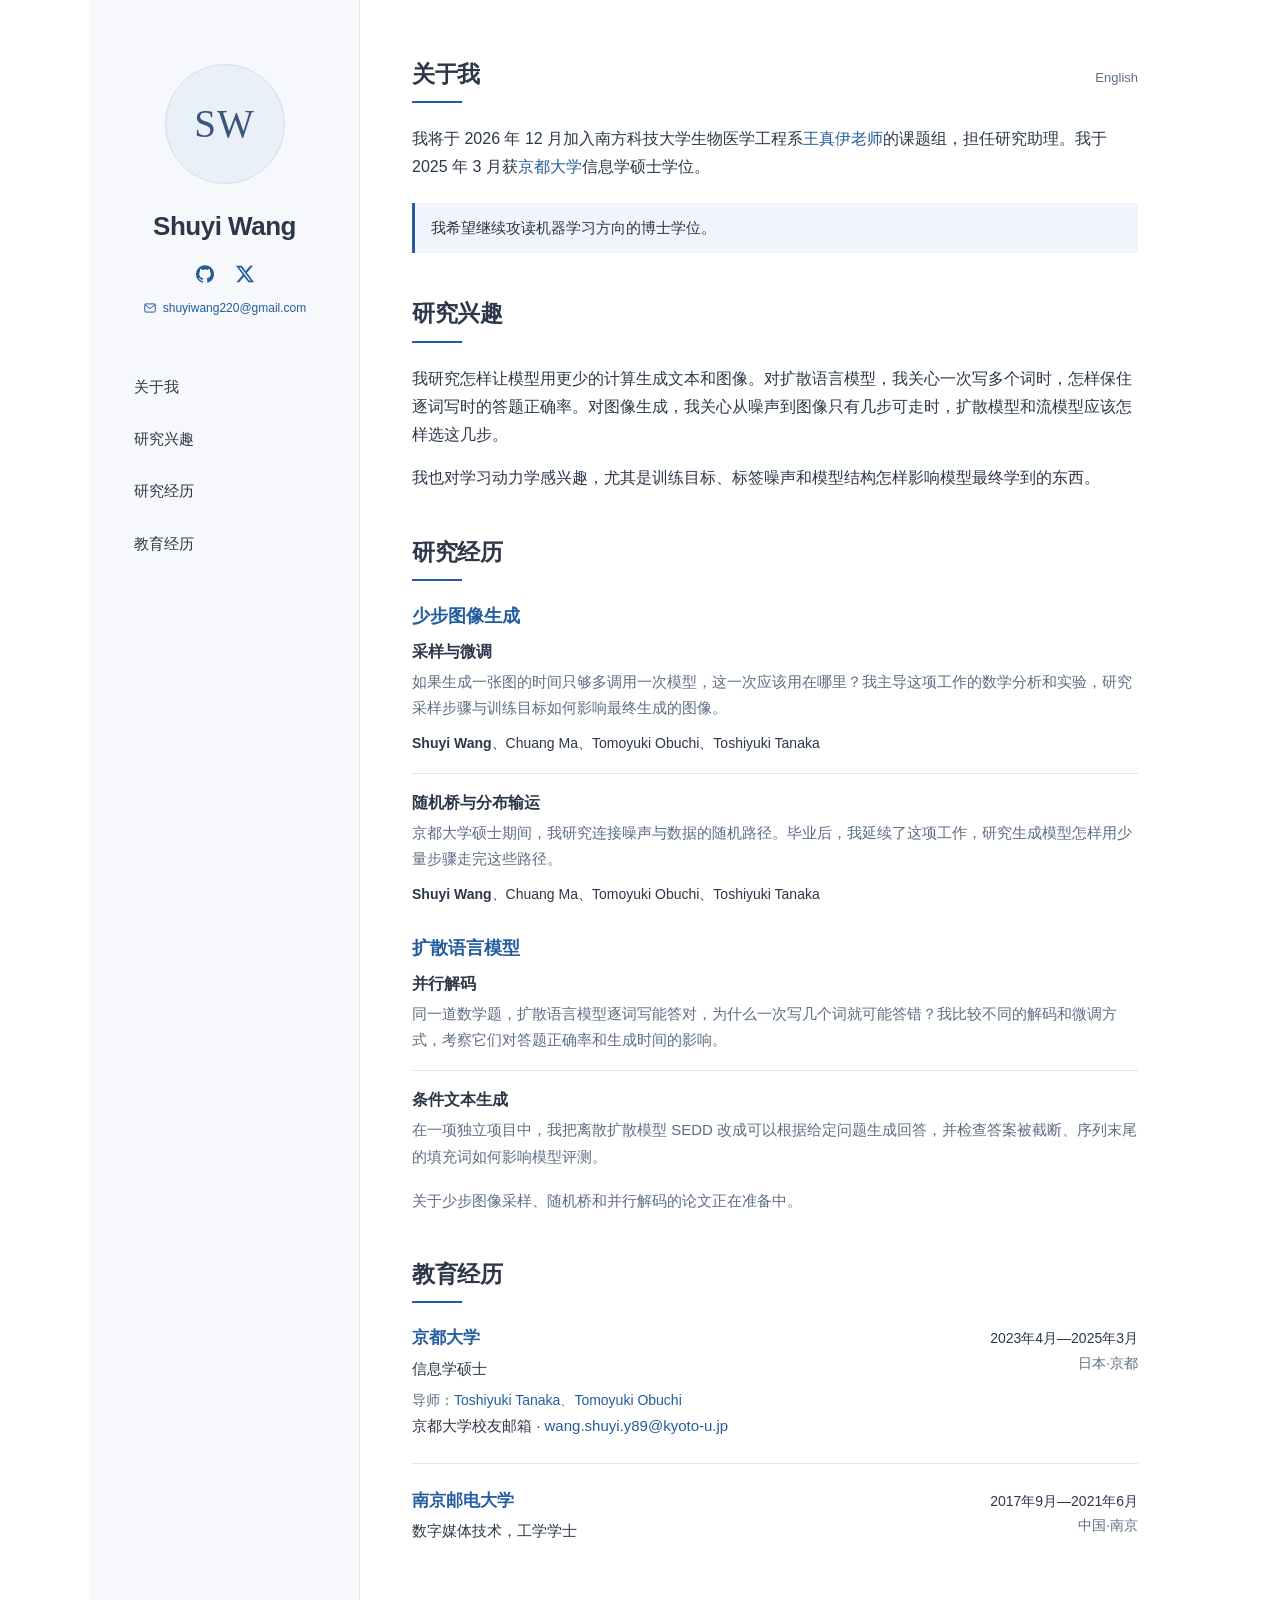
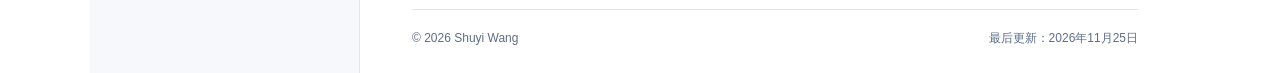
==== commit 0b51f457: "Update attribution of parallel decoding research" ====
--- a/zh/index.html
+++ b/zh/index.html
@@ -79,8 +79,7 @@
           <div class="research-list">
             <article>
               <h4>并行解码</h4>
-              <p>同一道数学题，扩散语言模型逐词写能答对，为什么一次写几个词就可能答错？我们比较不同的解码和微调方式，考察它们对答题正确率和生成时间的影响。</p>
-              <p class="project-meta"><strong>Shuyi Wang</strong>、Zhenyi Wang</p>
+              <p>同一道数学题，扩散语言模型逐词写能答对，为什么一次写几个词就可能答错？我比较不同的解码和微调方式，考察它们对答题正确率和生成时间的影响。</p>
             </article>
             <article>
               <h4>条件文本生成</h4>
